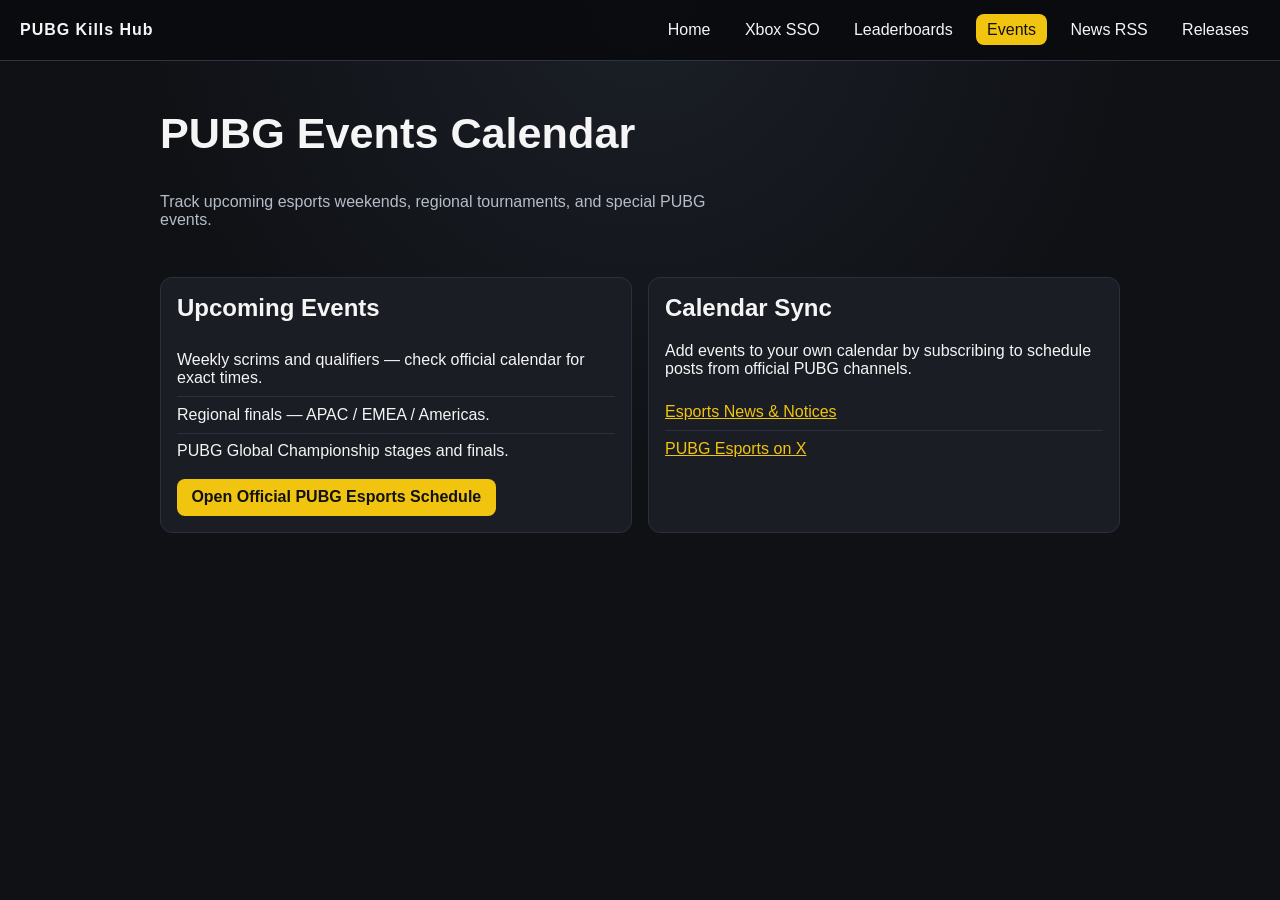
==== events.html @ fefeb7e6 "Create multi-page PUBG streamer hub website" ====
<!doctype html>
<html lang="en">
<head>
  <meta charset="UTF-8" />
  <meta name="viewport" content="width=device-width, initial-scale=1.0" />
  <title>Events Calendar | PUBG Kills Hub</title>
  <link rel="stylesheet" href="styles.css" />
</head>
<body>
  <nav class="navbar">
    <div class="brand">PUBG Kills Hub</div>
    <div class="nav-links">
      <a href="index.html">Home</a>
      <a href="sso.html">Xbox SSO</a>
      <a href="leaderboards.html">Leaderboards</a>
      <a href="events.html">Events</a>
      <a href="news.html">News RSS</a>
      <a href="releases.html">Releases</a>
    </div>
  </nav>

  <section class="hero">
    <h1>PUBG Events Calendar</h1>
    <p>Track upcoming esports weekends, regional tournaments, and special PUBG events.</p>
  </section>

  <section class="grid">
    <article class="card">
      <h2>Upcoming Events</h2>
      <ul class="clean">
        <li>Weekly scrims and qualifiers — check official calendar for exact times.</li>
        <li>Regional finals — APAC / EMEA / Americas.</li>
        <li>PUBG Global Championship stages and finals.</li>
      </ul>
      <a class="button" target="_blank" rel="noreferrer" href="https://pubgesports.com/en/schedule">Open Official PUBG Esports Schedule</a>
    </article>

    <article class="card">
      <h2>Calendar Sync</h2>
      <p>Add events to your own calendar by subscribing to schedule posts from official PUBG channels.</p>
      <ul class="clean">
        <li><a target="_blank" rel="noreferrer" href="https://pubgesports.com/en/news">Esports News & Notices</a></li>
        <li><a target="_blank" rel="noreferrer" href="https://x.com/PUBGEsports">PUBG Esports on X</a></li>
      </ul>
    </article>
  </section>

  <script src="app.js"></script>
</body>
</html>
---- styles.css ----
:root {
  --bg: #0f1115;
  --surface: #1a1d24;
  --surface-2: #232733;
  --accent: #f1c40f;
  --text: #f5f5f5;
  --muted: #b5bdc9;
}

* { box-sizing: border-box; }
body {
  margin: 0;
  font-family: "Segoe UI", Tahoma, Geneva, Verdana, sans-serif;
  color: var(--text);
  background: radial-gradient(circle at top, #1b1f27, var(--bg) 45%);
  min-height: 100vh;
}

a { color: var(--accent); }

.navbar {
  position: sticky;
  top: 0;
  z-index: 10;
  display: flex;
  gap: 1rem;
  align-items: center;
  justify-content: space-between;
  padding: 0.9rem 1.25rem;
  background: rgba(10, 11, 14, 0.95);
  border-bottom: 1px solid #2f3440;
}

.brand {
  font-weight: 800;
  letter-spacing: 0.06rem;
}

.nav-links {
  display: flex;
  flex-wrap: wrap;
  gap: 0.75rem;
}

.nav-links a {
  color: var(--text);
  text-decoration: none;
  padding: 0.4rem 0.7rem;
  border-radius: 8px;
}

.nav-links a:hover,
.nav-links a.active {
  background: var(--accent);
  color: #111;
}

.hero {
  padding: 3rem 1.25rem 1rem;
  max-width: 1000px;
  margin: 0 auto;
}

.hero h1 { margin-top: 0; font-size: clamp(1.8rem, 4vw, 2.7rem); }
.hero p { color: var(--muted); max-width: 65ch; }

.grid {
  max-width: 1000px;
  margin: 0 auto;
  padding: 1rem 1.25rem 2rem;
  display: grid;
  grid-template-columns: repeat(auto-fit, minmax(260px, 1fr));
  gap: 1rem;
}

.card {
  background: var(--surface);
  border: 1px solid #2b3040;
  border-radius: 12px;
  padding: 1rem;
}

.card h2, .card h3 { margin-top: 0; }

.button {
  display: inline-block;
  margin-top: 0.6rem;
  background: var(--accent);
  color: #111;
  font-weight: 700;
  border: 0;
  border-radius: 8px;
  padding: 0.6rem 0.9rem;
  text-decoration: none;
  cursor: pointer;
}

input {
  width: 100%;
  padding: 0.6rem;
  border-radius: 8px;
  border: 1px solid #3a4151;
  background: var(--surface-2);
  color: var(--text);
}

ul.clean {
  list-style: none;
  padding-left: 0;
  margin: 0;
}

ul.clean li {
  padding: 0.55rem 0;
  border-bottom: 1px solid #2c3140;
}

ul.clean li:last-child { border-bottom: none; }

.table {
  width: 100%;
  border-collapse: collapse;
}
.table th, .table td {
  border-bottom: 1px solid #303644;
  padding: 0.6rem;
  text-align: left;
}
.table th { color: var(--accent); }

.footer {
  padding: 1rem 1.25rem 2rem;
  text-align: center;
  color: var(--muted);
}

.banner-img {
  width: 100%;
  border-radius: 10px;
  margin-top: 0.6rem;
}
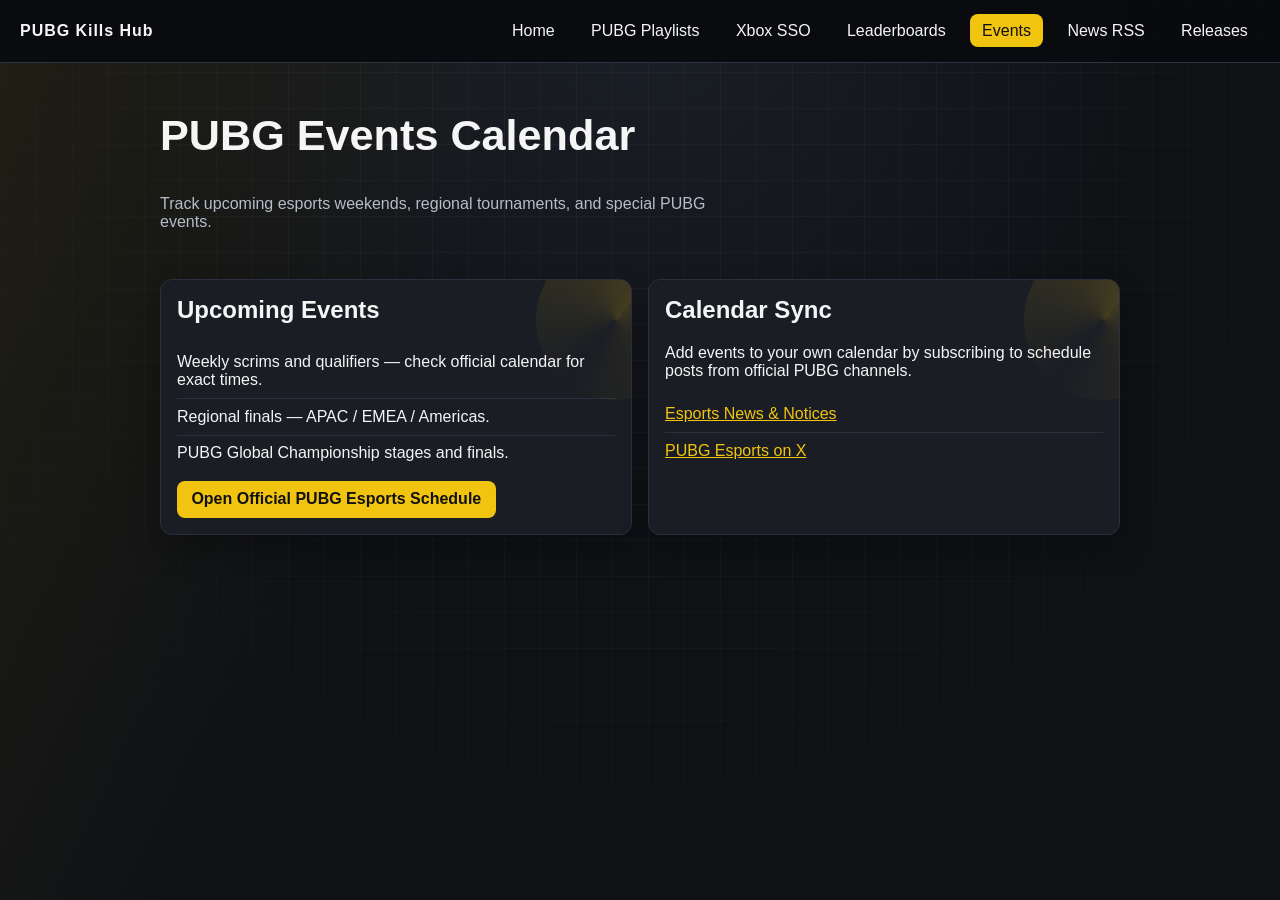
==== commit eaf458d9: "Refresh PUBG-themed UI and add playlists page" ====
--- a/events.html
+++ b/events.html
@@ -11,6 +11,7 @@
     <div class="brand">PUBG Kills Hub</div>
     <div class="nav-links">
       <a href="index.html">Home</a>
+      <a href="playlists.html">PUBG Playlists</a>
       <a href="sso.html">Xbox SSO</a>
       <a href="leaderboards.html">Leaderboards</a>
       <a href="events.html">Events</a>
@@ -25,7 +26,7 @@
   </section>
 
   <section class="grid">
-    <article class="card">
+    <article class="card pubg-card">
       <h2>Upcoming Events</h2>
       <ul class="clean">
         <li>Weekly scrims and qualifiers — check official calendar for exact times.</li>
@@ -35,7 +36,7 @@
       <a class="button" target="_blank" rel="noreferrer" href="https://pubgesports.com/en/schedule">Open Official PUBG Esports Schedule</a>
     </article>
 
-    <article class="card">
+    <article class="card pubg-card">
       <h2>Calendar Sync</h2>
       <p>Add events to your own calendar by subscribing to schedule posts from official PUBG channels.</p>
       <ul class="clean">
--- a/styles.css
+++ b/styles.css
@@ -5,15 +5,33 @@
   --accent: #f1c40f;
   --text: #f5f5f5;
   --muted: #b5bdc9;
+  --line: #2f3440;
 }
 
 * { box-sizing: border-box; }
+
 body {
   margin: 0;
   font-family: "Segoe UI", Tahoma, Geneva, Verdana, sans-serif;
   color: var(--text);
-  background: radial-gradient(circle at top, #1b1f27, var(--bg) 45%);
+  background:
+    linear-gradient(115deg, rgba(241, 196, 15, 0.08), transparent 35%),
+    radial-gradient(circle at top, #1b1f27, var(--bg) 48%);
   min-height: 100vh;
+  position: relative;
+}
+
+body::before {
+  content: "";
+  position: fixed;
+  inset: 0;
+  background-image:
+    linear-gradient(rgba(255, 255, 255, 0.03) 1px, transparent 1px),
+    linear-gradient(90deg, rgba(255, 255, 255, 0.03) 1px, transparent 1px);
+  background-size: 36px 36px;
+  mask-image: radial-gradient(circle at 50% 20%, black 35%, transparent 85%);
+  pointer-events: none;
+  z-index: -2;
 }
 
 a { color: var(--accent); }
@@ -28,7 +46,7 @@
   justify-content: space-between;
   padding: 0.9rem 1.25rem;
   background: rgba(10, 11, 14, 0.95);
-  border-bottom: 1px solid #2f3440;
+  border-bottom: 1px solid var(--line);
 }
 
 .brand {
@@ -47,6 +65,7 @@
   text-decoration: none;
   padding: 0.4rem 0.7rem;
   border-radius: 8px;
+  border: 1px solid transparent;
 }
 
 .nav-links a:hover,
@@ -59,6 +78,19 @@
   padding: 3rem 1.25rem 1rem;
   max-width: 1000px;
   margin: 0 auto;
+}
+
+.hero-battleground {
+  border-left: 4px solid var(--accent);
+  background: linear-gradient(90deg, rgba(241, 196, 15, 0.08), transparent 60%);
+}
+
+.eyebrow {
+  text-transform: uppercase;
+  letter-spacing: 0.14rem;
+  font-size: 0.76rem;
+  color: var(--accent);
+  margin-bottom: 0.35rem;
 }
 
 .hero h1 { margin-top: 0; font-size: clamp(1.8rem, 4vw, 2.7rem); }
@@ -80,7 +112,24 @@
   padding: 1rem;
 }
 
-.card h2, .card h3 { margin-top: 0; }
+.pubg-card {
+  position: relative;
+  overflow: hidden;
+  box-shadow: 0 14px 30px rgba(0, 0, 0, 0.28);
+}
+
+.pubg-card::before {
+  content: "";
+  position: absolute;
+  right: -65px;
+  top: -40px;
+  width: 160px;
+  height: 160px;
+  background: conic-gradient(from 40deg, rgba(241, 196, 15, 0.16), transparent, rgba(241, 196, 15, 0.2));
+  border-radius: 50%;
+}
+
+.card h2, .card h3 { margin-top: 0; position: relative; }
 
 .button {
   display: inline-block;
